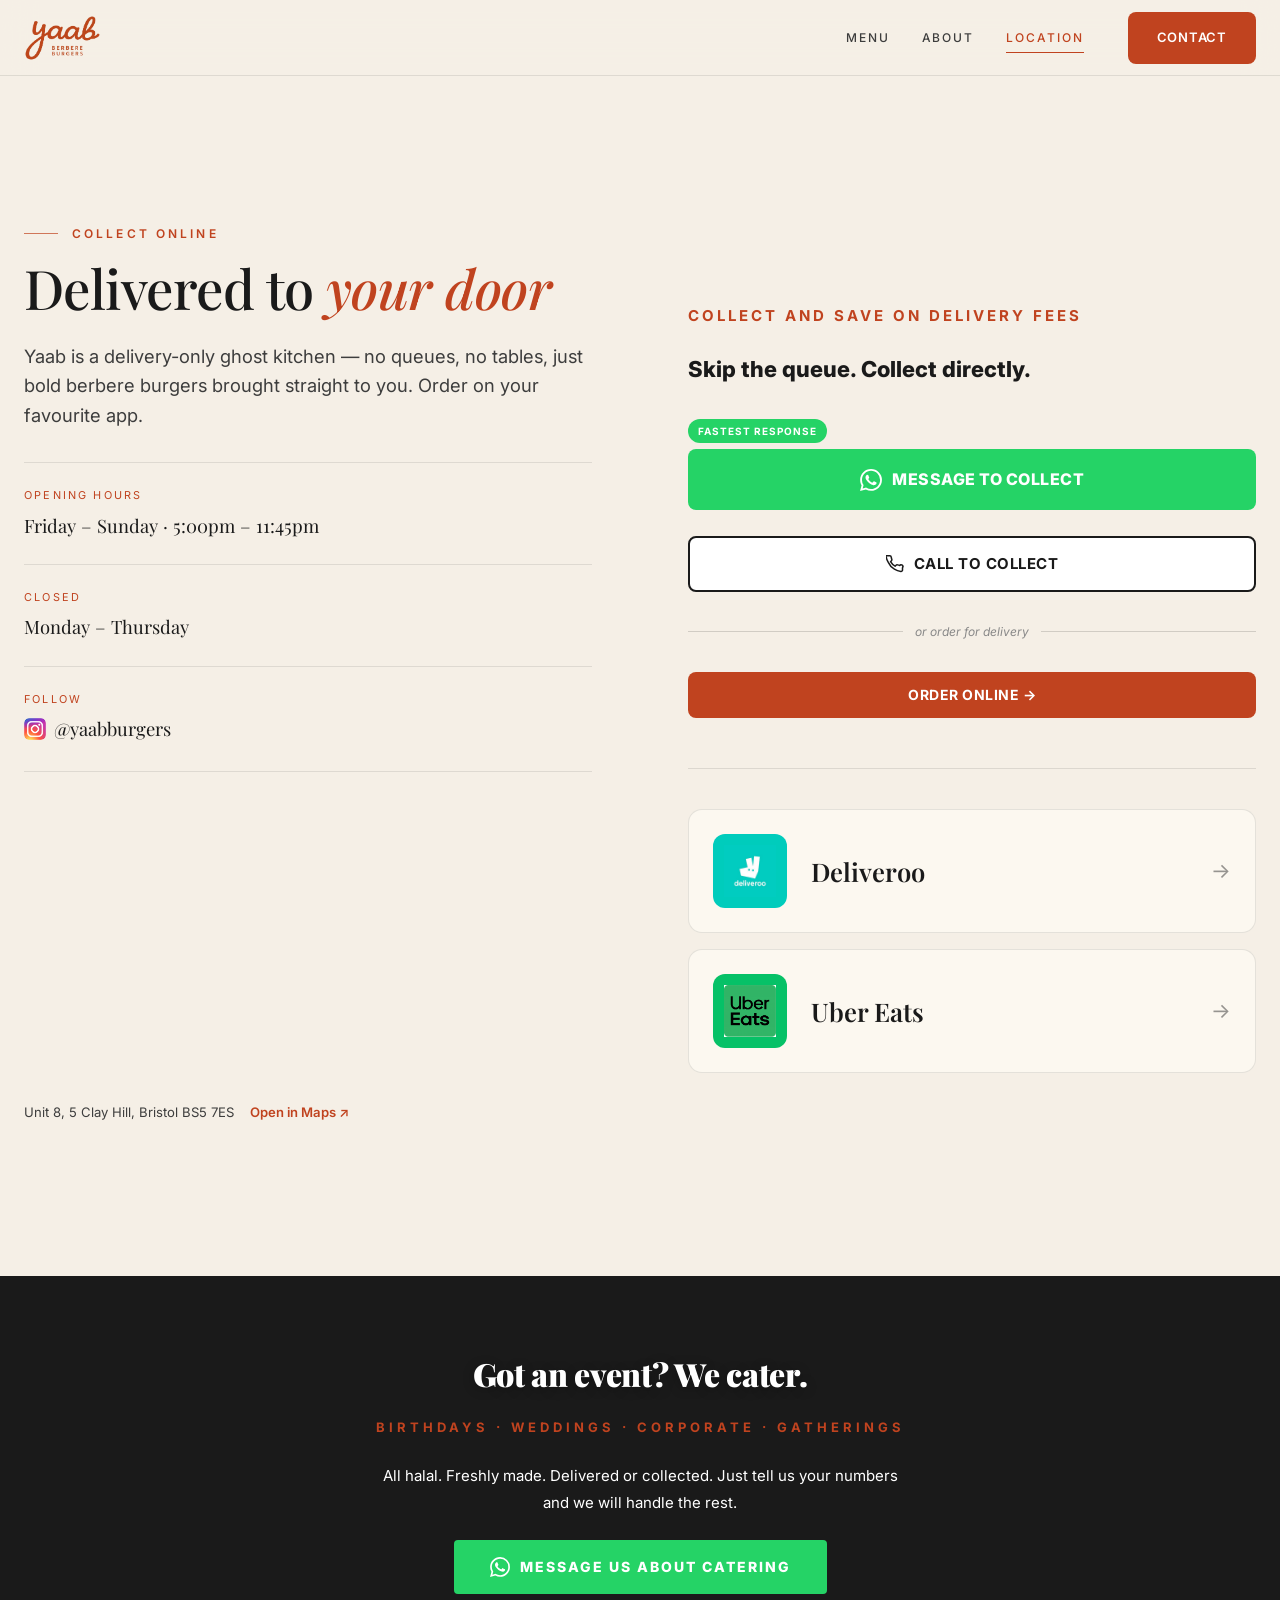
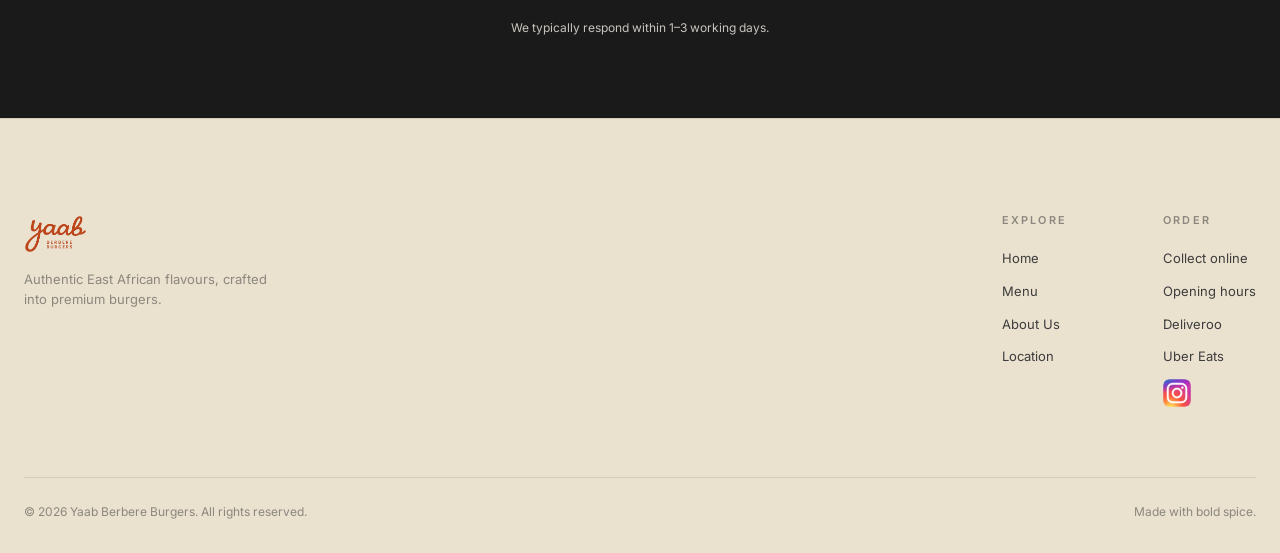
==== Location.html @ 72e23ee8 "Add files via upload" ====
<!DOCTYPE html>
<html lang="en" class="subpage">
<head>
<meta charset="UTF-8" />
<meta name="viewport" content="width=device-width, initial-scale=1.0" />
<title>Location — Yaab Berbere Burgers</title>
<link rel="preconnect" href="https://fonts.googleapis.com" />
<link rel="preconnect" href="https://fonts.gstatic.com" crossorigin />
<link href="https://fonts.googleapis.com/css2?family=Playfair+Display:ital,wght@0,500;0,600;0,700;0,800;0,900;1,500;1,600;1,700&family=Inter:wght@400;500;600;700;800;900&display=swap" rel="stylesheet" />
<link rel="stylesheet" href="assets/yaab.css" />
</head>
<body>

<!-- ===================== NAV ===================== -->
<header class="nav solid" id="nav">
  <div class="container">
    <a class="nav-brand" href="Yaab Berbere Burgers.html" aria-label="Yaab — home">
      <img src="assets/logo-full.png" alt="Yaab" />
    </a>
    <nav class="nav-links right">
      <a class="nav-link" href="Menu.html">Menu</a>
      <a class="nav-link" href="About Us.html">About</a>
      <a class="nav-link active" href="Location.html">Location</a>
      <a class="btn btn-primary nav-cta" href="#location">Contact</a>
    </nav>
    <button class="hamburger" id="hamburger" aria-label="Open menu">
      <span></span><span></span><span></span>
    </button>
  </div>
</header>

<!-- ===================== MOBILE MENU ===================== -->
<div class="mobile-menu" id="mobileMenu">
  <button class="close" id="closeMenu" aria-label="Close menu">&times;</button>
  <img class="mm-logo" src="assets/logo-full.png" alt="Yaab" />
  <a href="Yaab Berbere Burgers.html" data-mm>Home</a>
  <a href="Menu.html" data-mm>Menu</a>
  <a href="About Us.html" data-mm>About</a>
  <a href="Location.html" data-mm>Location</a>
  <a href="Location.html" data-mm>Contact</a>
</div>

<main>
<!-- ===================== LOCATION / ORDER ===================== -->
<section class="section" id="location" data-screen-label="Order">
  <div class="container">
    <div class="loc-grid">
      <div class="loc-info">
        <span class="eyebrow reveal">Collect online</span>
        <h2 class="section-title reveal" data-delay="1">Delivered to <em>your door</em></h2>
        <p class="lead reveal" data-delay="2">Yaab is a delivery-only ghost kitchen — no queues, no tables, just bold berbere burgers brought straight to you. Order on your favourite app.</p>
        <ul class="loc-list reveal" data-delay="2">
          <li class="loc-item"><span class="k">Opening hours</span><span class="v sm">Friday – Sunday · 5:00pm – 11:45pm</span></li>
          <li class="loc-item"><span class="k">Closed</span><span class="v sm">Monday – Thursday</span></li>
          <li class="loc-item"><span class="k">Follow</span><span class="v sm"><a href="https://www.instagram.com/yaabburgers/" target="_blank" rel="noopener" style="color:inherit;display:inline-flex;align-items:center;gap:8px;"><img src="assets/logo-instagram.png" alt="Instagram" style="width:22px;height:22px;object-fit:contain;border-radius:5px;vertical-align:middle;" />@yaabburgers</a></span></li>
        </ul>
        <div class="map-embed reveal" data-delay="3">
          <iframe
            src="https://maps.google.com/maps?q=51.4701587,-2.5440291&amp;z=17&amp;output=embed"
            width="100%"
            height="320"
            style="border:0;border-radius:12px;display:block;"
            allowfullscreen=""
            loading="lazy"
            referrerpolicy="no-referrer-when-downgrade"
            title="Yaab location — Unit 8, 5 Clay Hill, Bristol BS5 7ES"
          ></iframe>
          <p class="map-address">Unit 8, 5 Clay Hill, Bristol BS5 7ES &nbsp;<a href="https://www.google.com/maps/place/Yaab/@51.4701587,-2.5440291,17z" target="_blank" rel="noopener" class="map-link">Open in Maps ↗</a></p>
        </div>
      </div>
      <div class="order-cards reveal" data-delay="2">
        <p class="loc-collect-note">Collect and save on delivery fees</p>
        <p class="loc-collect-sub">Skip the queue. Collect directly.</p>
        <div class="loc-wa-wrap">
          <span class="loc-fastest">FASTEST RESPONSE</span>
          <a href="https://wa.me/447934920616" target="_blank" rel="noopener" class="loc-btn loc-btn-wa">
            <svg xmlns="http://www.w3.org/2000/svg" width="22" height="22" viewBox="0 0 24 24" fill="white" style="flex-shrink:0;"><path d="M17.472 14.382c-.297-.149-1.758-.867-2.03-.967-.273-.099-.471-.148-.67.15-.197.297-.767.966-.94 1.164-.173.199-.347.223-.644.075-.297-.15-1.255-.463-2.39-1.475-.883-.788-1.48-1.761-1.653-2.059-.173-.297-.018-.458.13-.606.134-.133.298-.347.446-.52.149-.174.198-.298.298-.497.099-.198.05-.371-.025-.52-.075-.149-.669-1.612-.916-2.207-.242-.579-.487-.5-.669-.51-.173-.008-.371-.01-.57-.01-.198 0-.52.074-.792.372-.272.297-1.04 1.016-1.04 2.479 0 1.462 1.065 2.875 1.213 3.074.149.198 2.096 3.2 5.077 4.487.709.306 1.262.489 1.694.625.712.227 1.36.195 1.871.118.571-.085 1.758-.719 2.006-1.413.248-.694.248-1.289.173-1.413-.074-.124-.272-.198-.57-.347m-5.421 7.403h-.004a9.87 9.87 0 01-5.031-1.378l-.361-.214-3.741.982.998-3.648-.235-.374a9.86 9.86 0 01-1.51-5.26c.001-5.45 4.436-9.884 9.888-9.884 2.64 0 5.122 1.03 6.988 2.898a9.825 9.825 0 012.893 6.994c-.003 5.45-4.437 9.884-9.885 9.884m8.413-18.297A11.815 11.815 0 0012.05 0C5.495 0 .16 5.335.157 11.892c0 2.096.547 4.142 1.588 5.945L.057 24l6.305-1.654a11.882 11.882 0 005.683 1.448h.005c6.554 0 11.89-5.335 11.893-11.893a11.821 11.821 0 00-3.48-8.413z"/></svg>
            Message to Collect
          </a>
        </div>
        <a href="tel:+447934920616" class="loc-btn loc-btn-call">
          <svg xmlns="http://www.w3.org/2000/svg" width="18" height="18" viewBox="0 0 24 24" fill="none" stroke="currentColor" stroke-width="2" stroke-linecap="round" stroke-linejoin="round" style="flex-shrink:0;"><path d="M22 16.92v3a2 2 0 01-2.18 2 19.79 19.79 0 01-8.63-3.07A19.5 19.5 0 013.07 9.81a19.79 19.79 0 01-3.07-8.63A2 2 0 012 1h3a2 2 0 012 1.72 12.84 12.84 0 00.7 2.81 2 2 0 01-.45 2.11L6.09 8.91a16 16 0 006 6l1.27-1.27a2 2 0 012.11-.45 12.84 12.84 0 002.81.7A2 2 0 0122 16.92z"/></svg>
          Call to Collect
        </a>
        <div class="loc-divider"><span>or order for delivery</span></div>
        <a href="#" class="loc-btn loc-btn-order">Order Online →</a>
        <hr style="border:none;border-top:1px solid rgba(0,0,0,0.1);margin:24px 0;" />
        <a class="order-card" href="https://deliveroo.co.uk/menu/bristol/eastville/yaab-burgers-5-7-clay-hill/?utm_medium=affiliate&amp;utm_source=google_maps_link&amp;fulfillment_type=COLLECTION" aria-label="Order on Deliveroo" target="_blank" rel="noopener">
          <span class="order-thumb" style="background:#00CCBC;display:flex;align-items:center;justify-content:center;flex-shrink:0;padding:8px;">
            <img src="assets/logo-deliveroo.png" alt="Deliveroo" style="width:52px;height:52px;object-fit:contain;display:block;" />
          </span>
          <span class="order-body">
            <span class="order-name">Deliveroo</span>
          </span>
          <span class="order-arrow">→</span>
        </a>
        <a class="order-card" href="https://www.ubereats.com/gb/store/yaab/mxTNR-ZLSOeLQuIZtESKdQ?diningMode=PICKUP&amp;utm_campaign=CM2508147-search-free-nonbrand-google-pas_e_all_acq_Global&amp;utm_medium=search-free-nonbrand&amp;utm_source=google-pas&amp;rwg_token=AFd1xnEwoutUZZnMzosKryodHKRWGEbKUu2Q6-X7ZblSontkWGeiuDJ2eMSc9OHqrimuxCoRDZGGLZZ1-SNweoCGPaZzyYLULw%3D%3D" aria-label="Order on Uber Eats" target="_blank" rel="noopener">
          <span class="order-thumb" style="background:#06C167;display:flex;align-items:center;justify-content:center;flex-shrink:0;padding:8px;">
            <img src="assets/logo-ubereats.png" alt="Uber Eats" style="width:52px;height:52px;object-fit:contain;display:block;" />
          </span>
          <span class="order-body">
            <span class="order-name">Uber Eats</span>
          </span>
          <span class="order-arrow">→</span>
        </a>
        <span class="order-note" style="display:none;"></span>
      </div>
    </div>
  </div>
</section>
</main>

<!-- ===================== CATERING ===================== -->
<section class="catering-cta" id="catering">
  <div class="catering-inner">
    <h2 class="catering-title">Got an event? We cater.</h2>
    <p class="catering-types">BIRTHDAYS &middot; WEDDINGS &middot; CORPORATE &middot; GATHERINGS</p>
    <p class="catering-desc">All halal. Freshly made. Delivered or collected. Just tell us your numbers and we will handle the rest.</p>
    <a href="https://wa.me/447934920616" target="_blank" rel="noopener" class="catering-btn">
      <svg xmlns="http://www.w3.org/2000/svg" width="20" height="20" viewBox="0 0 24 24" fill="white" style="flex-shrink:0;"><path d="M17.472 14.382c-.297-.149-1.758-.867-2.03-.967-.273-.099-.471-.148-.67.15-.197.297-.767.966-.94 1.164-.173.199-.347.223-.644.075-.297-.15-1.255-.463-2.39-1.475-.883-.788-1.48-1.761-1.653-2.059-.173-.297-.018-.458.13-.606.134-.133.298-.347.446-.52.149-.174.198-.298.298-.497.099-.198.05-.371-.025-.52-.075-.149-.669-1.612-.916-2.207-.242-.579-.487-.5-.669-.51-.173-.008-.371-.01-.57-.01-.198 0-.52.074-.792.372-.272.297-1.04 1.016-1.04 2.479 0 1.462 1.065 2.875 1.213 3.074.149.198 2.096 3.2 5.077 4.487.709.306 1.262.489 1.694.625.712.227 1.36.195 1.871.118.571-.085 1.758-.719 2.006-1.413.248-.694.248-1.289.173-1.413-.074-.124-.272-.198-.57-.347m-5.421 7.403h-.004a9.87 9.87 0 01-5.031-1.378l-.361-.214-3.741.982.998-3.648-.235-.374a9.86 9.86 0 01-1.51-5.26c.001-5.45 4.436-9.884 9.888-9.884 2.64 0 5.122 1.03 6.988 2.898a9.825 9.825 0 012.893 6.994c-.003 5.45-4.437 9.884-9.885 9.884m8.413-18.297A11.815 11.815 0 0012.05 0C5.495 0 .16 5.335.157 11.892c0 2.096.547 4.142 1.588 5.945L.057 24l6.305-1.654a11.882 11.882 0 005.683 1.448h.005c6.554 0 11.89-5.335 11.893-11.893a11.821 11.821 0 00-3.48-8.413z"/></svg>
      Message Us About Catering
    </a>
    <p class="catering-note">We typically respond within 1–3 working days.</p>
  </div>
</section>
<footer class="footer" id="contact">
  <div class="container">
    <div class="footer-grid">
      <div class="footer-brand">
        <img src="assets/logo-full.png" alt="Yaab Berbere Burgers" />
        <p>Authentic East African flavours, crafted into premium burgers.</p>
      </div>
      <div class="footer-cols">
        <div class="footer-col">
          <h4>Explore</h4>
          <a href="Yaab Berbere Burgers.html">Home</a>
          <a href="Menu.html">Menu</a>
          <a href="About Us.html">About Us</a>
          <a href="Location.html">Location</a>
        </div>
        <div class="footer-col">
          <h4>Order</h4>
          <a href="#location">Collect online</a>
          <a href="#location">Opening hours</a>
          <a href="https://deliveroo.co.uk/menu/bristol/eastville/yaab-burgers-5-7-clay-hill/?utm_medium=affiliate&utm_source=google_maps_link&fulfillment_type=COLLECTION" target="_blank" rel="noopener">Deliveroo</a>
          <a href="https://www.ubereats.com/gb/store/yaab/mxTNR-ZLSOeLQuIZtESKdQ?diningMode=PICKUP&utm_campaign=CM2508147-search-free-nonbrand-google-pas_e_all_acq_Global&utm_medium=search-free-nonbrand&utm_source=google-pas&rwg_token=AFd1xnEwoutUZZnMzosKryodHKRWGEbKUu2Q6-X7ZblSontkWGeiuDJ2eMSc9OHqrimuxCoRDZGGLZZ1-SNweoCGPaZzyYLULw%3D%3D" target="_blank" rel="noopener">Uber Eats</a>
          <a href="https://www.instagram.com/yaabburgers/" target="_blank" rel="noopener"><img src="assets/logo-instagram.png" alt="Instagram — @yaabburgers" style="width:28px;height:28px;object-fit:contain;vertical-align:middle;border-radius:6px;" /></a>
        </div>
      </div>
    </div>
    <div class="footer-bottom">
      <span>© 2026 Yaab Berbere Burgers. All rights reserved.</span>
      <span>Made with bold spice.</span>
    </div>
  </div>
</footer>

<script src="assets/yaab.js"></script>
</body>
</html>
---- assets/yaab.css ----
/* =========================================================
   YAAB BERBERE BURGERS — premium one-page site
   Type + spacing from Roon's Design System;
   palette overridden to the Yaab brand.
   ========================================================= */
:root{
  /* Brand palette */
  --orange:        #C0431F;
  --orange-bright: #DA5630;
  --orange-deep:   #9C3216;
  --cream:         #F5EFE6;
  /* Surfaces — cream theme (token names kept for stability) */
  --charcoal:      #F5EFE6;
  --charcoal-2:    #EFE7D9;
  --charcoal-3:    #EAE1CF;
  --card:          #FCF8F0;
  --card-hi:       #FFFFFF;
  --white:         #FFFFFF;

  --txt:        #1A1A1A;
  --txt-soft:   #3d3d3d;
  --txt-faint:  rgba(26,26,26,0.45);
  --line:       rgba(26,26,26,0.18);
  --line-soft:  rgba(26,26,26,0.10);

  /* Type */
  --font-display:'Playfair Display', Georgia, serif;
  --font-body:   'Inter', system-ui, sans-serif;

  --t-xs:  0.75rem;
  --t-sm:  0.8125rem;
  --t-base:1rem;
  --t-md:  1.0625rem;
  --t-lg:  clamp(1.15rem, 1.4vw, 1.35rem);
  --t-xl:  clamp(1.6rem, 3vw, 2.1rem);
  --t-2xl: clamp(2.2rem, 5vw, 3.4rem);
  --t-3xl: clamp(2.8rem, 7.5vw, 5.6rem);
  --t-4xl: clamp(3.4rem, 11vw, 8rem);

  --caps: 0.26em;

  /* Spacing rhythm */
  --s2: 8px;  --s3:12px; --s4:16px; --s5:24px;
  --s6: 32px; --s7:48px; --s8:64px; --s9:96px; --s10:140px;

  --nav-h: 76px;
  --container: min(1240px, calc(100vw - 48px));
  --radius: 14px;
  --radius-sm: 8px;

  --ease: cubic-bezier(0.22, 0.68, 0.18, 1);
  --dur: 480ms;

  --shadow: 0 18px 44px rgba(46,28,12,0.14), 0 4px 12px rgba(46,28,12,0.08);
}

*,*::before,*::after{ box-sizing:border-box; }
html{ scroll-behavior:smooth; -webkit-text-size-adjust:100%; }
body{
  margin:0;
  font-family:var(--font-body);
  font-size:var(--t-base);
  line-height:1.6;
  color:var(--txt);
  background:var(--charcoal);
  -webkit-font-smoothing:antialiased;
  text-wrap:pretty;
  overflow-x:hidden;
}
img{ display:block; max-width:100%; }
a{ color:inherit; text-decoration:none; }
h1,h2,h3,h4{ font-family:var(--font-display); font-weight:500; margin:0; line-height:1.04; letter-spacing:-0.01em; text-wrap:balance; }
section{ scroll-margin-top: var(--nav-h); }
::selection{ background:var(--orange); color:var(--white); }

.eyebrow{
  font-family:var(--font-body);
  font-size:var(--t-xs);
  font-weight:600;
  letter-spacing:var(--caps);
  text-transform:uppercase;
  color:var(--orange);
  display:inline-flex;
  align-items:center;
  gap:14px;
  white-space:nowrap;
}
.eyebrow::before{
  content:"";
  width:34px; height:1px;
  background:var(--orange);
  opacity:0.7;
}
.eyebrow.center::before{ display:none; }

.container{ width:var(--container); margin-inline:auto; }

/* ---------- Buttons ---------- */
.btn{
  display:inline-flex; align-items:center; justify-content:center;
  gap:10px;
  min-height:52px;
  padding:0 28px;
  font-family:var(--font-body);
  font-size:var(--t-sm);
  font-weight:600;
  letter-spacing:0.06em;
  text-transform:uppercase;
  border-radius:var(--radius-sm);
  border:1px solid transparent;
  cursor:pointer;
  transition: background var(--dur) var(--ease), color var(--dur) var(--ease),
              border-color var(--dur) var(--ease), transform 320ms var(--ease);
  white-space:nowrap;
}
.btn .arrow{ transition: transform 360ms var(--ease); }
.btn:hover .arrow{ transform: translateX(5px); }
.btn-primary{ background:var(--orange); color:var(--white); }
.btn-primary:hover{ background:var(--orange-bright); transform:translateY(-2px); }
.btn-ghost{ background:transparent; color:var(--txt); border-color:var(--line); }
.btn-ghost:hover{ border-color:var(--orange); color:var(--orange); transform:translateY(-2px); }

/* =========================================================
   NAV
   ========================================================= */
.nav{
  position:fixed; inset:0 0 auto 0; z-index:80;
  height:var(--nav-h);
  display:flex; align-items:center;
  transition: background 420ms var(--ease), border-color 420ms var(--ease), backdrop-filter 420ms var(--ease);
  border-bottom:1px solid transparent;
}
.nav.scrolled, .nav.solid{
  background:rgba(245,239,230,0.88);
  backdrop-filter: blur(16px) saturate(1.1);
  -webkit-backdrop-filter: blur(16px) saturate(1.1);
  border-bottom:1px solid var(--line-soft);
}
.nav .container{ display:flex; align-items:center; justify-content:space-between; gap:var(--s5); }
.nav-links{ display:flex; align-items:center; gap:var(--s6); }
.nav-links.right{ justify-content:flex-end; }
.nav-link{
  font-size:var(--t-xs); font-weight:500; letter-spacing:0.16em; text-transform:uppercase;
  color:rgba(255,255,255,0.88); position:relative; padding:6px 0;
  transition: color 300ms var(--ease);
}
.nav.scrolled .nav-link, .nav.solid .nav-link{ color:var(--txt-soft); }
.nav.scrolled .nav-link:hover, .nav.solid .nav-link:hover{ color:var(--txt); }
.nav-link::after{
  content:""; position:absolute; left:0; bottom:0; height:1px; width:0;
  background:var(--orange); transition: width 340ms var(--ease);
}
.nav-link:hover{ color:#fff; }
.nav-link:hover::after{ width:100%; }
.nav-brand{ display:inline-flex; align-items:center; }
.nav-brand img{ height:46px; width:auto; }
.nav-cta{ margin-left:var(--s3); }

.hamburger{
  display:none;
  width:46px; height:46px; border:1px solid rgba(255,255,255,0.45); border-radius:var(--radius-sm);
  background:transparent; cursor:pointer; padding:0;
  flex-direction:column; align-items:center; justify-content:center; gap:5px;
}
.hamburger span{ width:18px; height:1.5px; background:#fff; transition: transform 320ms var(--ease), opacity 200ms; }
.nav.scrolled .hamburger, .nav.solid .hamburger{ border-color:var(--line); }
.nav.scrolled .hamburger span, .nav.solid .hamburger span{ background:var(--txt); }

/* Mobile overlay menu */
.mobile-menu{
  position:fixed; inset:0; z-index:90;
  background:var(--charcoal-2);
  display:flex; flex-direction:column; justify-content:center; align-items:center; gap:var(--s6);
  opacity:0; pointer-events:none; transform: translateY(-12px);
  transition: opacity 380ms var(--ease), transform 380ms var(--ease);
}
.mobile-menu.open{ opacity:1; pointer-events:auto; transform:none; }
.mobile-menu a{
  font-family:var(--font-display); font-size:2.4rem; color:var(--txt); font-weight:500;
}
.mobile-menu a:hover{ color:var(--orange); }
.mobile-menu .close{
  position:absolute; top:18px; right:24px; width:46px; height:46px;
  border:1px solid var(--line); border-radius:var(--radius-sm); background:transparent; color:var(--txt);
  font-size:1.5rem; cursor:pointer;
}
.mobile-menu .mm-logo{ height:44px; margin-bottom:var(--s5); }

/* =========================================================
   HERO
   ========================================================= */
.hero{
  position:relative;
  min-height:100svh;
  display:flex; align-items:center;
  overflow:hidden;
  isolation:isolate;
}
/* full-bleed cinematic burger backdrop */
.hero-bg{ position:absolute; inset:0; z-index:-2; }
.hero-bg img{
  width:100%; height:100%;
  object-fit:cover; object-position:center;
}
.hero-overlay{
  position:absolute; inset:0; z-index:-1; pointer-events:none;
  background:
    /* left column darkened for text; right side stays bright so the food reads */
    linear-gradient(90deg, rgba(13,13,13,0.92) 0%, rgba(13,13,13,0.78) 24%, rgba(13,13,13,0.42) 48%, rgba(13,13,13,0.18) 66%, rgba(13,13,13,0) 82%),
    /* gentle top + bottom scrims for nav and scroll cue */
    linear-gradient(180deg, rgba(13,13,13,0.55) 0%, rgba(13,13,13,0) 22%, rgba(13,13,13,0) 78%, rgba(13,13,13,0.45) 100%);
}

.hero .container{
  position:relative; z-index:1;
  display:flex;
  align-items:center;
  padding: var(--nav-h) 0 var(--s7);
  min-height:100svh;
}
.hero-copy{ max-width:520px; display:flex; flex-direction:column; align-items:flex-start; gap:0; }

.hero-label{
  display:inline-flex; align-items:center; gap:10px;
  font-family:var(--font-body);
  font-size:0.72rem; font-weight:600;
  letter-spacing:0.28em; text-transform:uppercase;
  color:var(--orange);
}
.hero-label .dot{ width:5px; height:5px; border-radius:50%; background:var(--orange); display:inline-block; }

.hero-title{
  font-family:var(--font-display);
  font-size:clamp(1.9rem, 4vw, 3rem);
  font-weight:600;
  line-height:1.22;
  letter-spacing:-0.01em;
  color:var(--white);
  margin:var(--s5) 0 var(--s5);
  max-width:none;
}
.hero-title .h-white{ color:var(--white); }
.hero-title .h-orange{ color:var(--orange); font-style:italic; }
.hero-title span{ display:block; white-space:nowrap; }
.hero-title .ht-mobile{ display:none; }
.hero-divider{ display:none; }
.hero-sub-mobile{ display:none; }
.hero-sub{
  font-size:var(--t-md);
  color:var(--cream);
  max-width:42ch;
  margin-bottom:var(--s7);
  line-height:1.7;
}
@keyframes halalSpin{ from{ transform:rotate(0deg); } to{ transform:rotate(360deg); } }
.hero-halal{ position:absolute; bottom:36px; right:36px; z-index:4; pointer-events:none; }
.hero-halal img{ width:140px; height:140px; object-fit:contain; border-radius:50%; filter:drop-shadow(0 6px 24px rgba(0,0,0,0.55)); opacity:0.97; animation:halalSpin 12s linear infinite; }
@media(max-width:640px){
  .hero-halal{ bottom:110px; right:16px; }
  .hero-halal img{ width:90px; height:90px; }
}
.hero-actions{ display:flex; flex-wrap:wrap; gap:var(--s4); align-items:center; margin-top:28px; }

/* hero buttons sit ON the dark photo — keep light treatment */
.hero .btn-ghost{ border-color:rgba(255,255,255,0.85); color:#fff; }
.hero .btn-ghost:hover{ border-color:var(--orange); color:var(--orange); }

.hero-scroll{
  position:absolute; left:50%; bottom:26px; transform:translateX(-50%); z-index:2;
  display:flex; flex-direction:column; align-items:center; gap:8px;
  font-size:0.62rem; letter-spacing:0.28em; text-transform:uppercase; color:rgba(245,239,230,0.75);
}
.hero-scroll .line{ width:1px; height:40px; background:linear-gradient(var(--orange), transparent); animation: scrollLine 2.2s ease-in-out infinite; }
@keyframes scrollLine{ 0%{ transform:scaleY(0.3); transform-origin:top; } 50%{ transform:scaleY(1); transform-origin:top; } 100%{ transform:scaleY(0.3); transform-origin:bottom; } }

/* =========================================================
   SECTION shells
   ========================================================= */
.section{ padding: var(--s10) 0; position:relative; }
.section-head{ max-width:680px; margin-bottom:var(--s8); }
.section-head.center{ margin-inline:auto; text-align:center; }
.section-title{ font-size:var(--t-2xl); margin-top:var(--s4); font-weight:500; line-height:1.08; }
.section-title em{ font-style:italic; color:var(--orange); }
.lead{ font-size:var(--t-lg); color:var(--txt-soft); margin-top:var(--s5); line-height:1.6; }

/* =========================================================
   SIGNATURE
   ========================================================= */
.signature{ background:var(--charcoal-2); border-top:1px solid var(--line-soft); border-bottom:1px solid var(--line-soft); }
.sig-grid{ display:grid; grid-template-columns: 1fr 1fr; gap:var(--s9); align-items:center; }
.sig-media{ position:relative; }
.sig-media .frame{
  border-radius:var(--radius); overflow:hidden; position:relative;
  box-shadow:var(--shadow); aspect-ratio: 4/3.4; background:var(--charcoal-3);
}
.sig-media .frame img{ width:100%; height:100%; object-fit:cover; transition: transform 1.2s var(--ease); }
.sig-media:hover .frame img{ transform: scale(1.05); }
.sig-media .badge{
  position:absolute; bottom:-22px; left:-22px;
  width:128px; height:128px; border-radius:50%;
  background:var(--cream); color:var(--orange);
  display:flex; align-items:center; justify-content:center;
  box-shadow:var(--shadow);
  animation: spinBadge 26s linear infinite;
  overflow:hidden;
  padding:14px;
}
.sig-media .badge img{ width:100%; height:auto; object-fit:contain; }
@keyframes spinBadge{ to{ transform: rotate(360deg); } }
.sig-copy .section-title{ font-size:var(--t-2xl); }
.sig-list{ list-style:none; padding:0; margin:var(--s6) 0 var(--s7); display:flex; flex-direction:column; gap:var(--s3); }
.sig-list li{ display:flex; gap:14px; align-items:baseline; color:var(--txt-soft); font-size:var(--t-md); }
.sig-list li::before{ content:""; width:7px; height:7px; border-radius:50%; background:var(--orange); flex:none; transform:translateY(-2px); }

/* =========================================================
   MENU
   ========================================================= */
.menu-tabs{ display:flex; justify-content:center; gap:var(--s2); margin-bottom:var(--s8); flex-wrap:wrap; }
.menu-tab{
  font-family:var(--font-body); font-size:var(--t-xs); font-weight:600;
  letter-spacing:0.18em; text-transform:uppercase; color:var(--txt-soft);
  background:transparent; border:1px solid var(--line); border-radius:999px;
  padding:12px 26px; cursor:pointer; min-height:46px;
  transition: all 320ms var(--ease);
}
.menu-tab:hover{ color:var(--txt); border-color:var(--txt-faint); }
.menu-tab.active{ background:var(--orange); border-color:var(--orange); color:var(--white); }

.menu-grid{ display:grid; grid-template-columns: repeat(3, 1fr); gap:var(--s6); }
.menu-panel{ display:none; }
.menu-panel.active{ display:block; }
.dish{
  background:var(--card); border:1px solid var(--line-soft); border-radius:var(--radius);
  overflow:hidden; display:flex; flex-direction:column;
  transition: transform 420ms var(--ease), border-color 420ms var(--ease);
}
.dish:hover{ transform: translateY(-8px); border-color:var(--orange); }
.dish-media{
  position:relative; aspect-ratio: 4/3; background:var(--charcoal-3); overflow:hidden;
  display:flex; align-items:center; justify-content:center;
}
.dish-media::before{
  content:""; position:absolute; inset:0;
  background:url('assets/logo-yaab.png') center/52% no-repeat;
  opacity:0.05; filter:grayscale(0.2);
  transition: transform 1.1s var(--ease), opacity 420ms var(--ease);
}
.dish:hover .dish-media::before{ transform:scale(1.08); opacity:0.09; }
.dish-media img{ position:absolute; inset:0; width:100%; height:100%; object-fit:cover; object-position:center; z-index:1; }
.dish-media--sharing{ background: linear-gradient(135deg, var(--orange) 0%, #8B2E0F 100%); }
.sharing-ph{ position:absolute; inset:0; display:flex; flex-direction:column; align-items:center; justify-content:center; gap:8px; z-index:1; }
.sharing-num{ font-family:var(--font-display); font-size:4rem; font-weight:700; color:rgba(255,255,255,0.95); line-height:1; }
.sharing-txt{ font-family:var(--font-body); font-size:0.7rem; letter-spacing:0.16em; text-transform:uppercase; color:rgba(255,255,255,0.75); text-align:center; padding:0 12px; }
  position:absolute; bottom:12px; left:12px; z-index:2;
  font-size:0.58rem; letter-spacing:0.2em; text-transform:uppercase; color:var(--txt-faint);
  background:rgba(255,255,255,0.6); border:1px solid var(--line-soft); border-radius:999px; padding:5px 12px;
}
.dish-media .tag{
  position:absolute; top:12px; right:12px; z-index:2;
  font-size:0.58rem; letter-spacing:0.16em; text-transform:uppercase; font-weight:600;
  background:var(--orange); color:var(--white); border-radius:999px; padding:5px 12px;
}
.dish-body{ padding:var(--s5); display:flex; flex-direction:column; gap:8px; flex:1; }
.dish-row{ display:flex; align-items:baseline; justify-content:space-between; gap:14px; }
.dish-name{ font-family:var(--font-display); font-size:1.5rem; font-weight:500; }
.dish-price{ font-family:var(--font-display); font-size:1.4rem; color:var(--orange); font-weight:600; white-space:nowrap; }
.dish-desc{ color:var(--txt-soft); font-size:0.92rem; line-height:1.55; }
.menu-note{ text-align:center; margin-top:var(--s8); color:var(--txt-faint); font-size:var(--t-sm); }

/* =========================================================
   ABOUT
   ========================================================= */
.about{ background:var(--charcoal-2); border-top:1px solid var(--line-soft); }
.about-grid{ display:grid; grid-template-columns: 1.3fr 0.7fr; gap:var(--s8); align-items:center; }
.about-copy{ display:flex; flex-direction:column; align-items:flex-start; gap:var(--s4); }
.about-copy > *{ margin:0; }
.about-copy .section-title{ line-height:1.08; }
.about-copy p{ font-size:var(--t-md); color:var(--txt-soft); line-height:1.75; }
.about-born{ text-align:center; font-size:28px; font-weight:800; color:var(--orange); margin:32px 0; line-height:1.2; }
.about-quote{
  font-family:var(--font-display); font-style:italic; font-size:18px;
  color:var(--txt); line-height:1.3; margin:var(--s3) 0; border-left:4px solid var(--orange); padding-left:var(--s5);
}
.about-stats{ display:flex; gap:var(--s8); margin-top:var(--s4); flex-wrap:wrap; }
.stat b{ font-family:var(--font-display); font-size:2.6rem; color:var(--orange); font-weight:600; display:block; line-height:1; }
.stat span{ font-size:0.72rem; letter-spacing:0.16em; text-transform:uppercase; color:var(--txt-faint); margin-top:8px; display:block; }
.about-media{ display:flex; flex-direction:column; justify-content:center; }
.about-media .ph{ border-radius:var(--radius); }
.about-media .tall{ grid-row: span 2; }
.about-logo-block{
  display:flex; flex-direction:column; align-items:center; justify-content:center;
  background:var(--orange); border-radius:16px;
  padding:var(--s9) var(--s7);
  text-align:center; gap:var(--s4);
  min-height:380px;
}
.about-logo-block img{ width:220px; max-width:80%; height:auto; }
.about-logo-block p{ color:var(--white); font-family:var(--font-display); font-size:1.1rem; letter-spacing:0.04em; opacity:0.88; margin:0; }
.about-cta-text{ color:var(--white); font-family:var(--font-display); font-size:20px; font-style:italic; letter-spacing:0.01em; opacity:1; margin:0; }
.about-cta-row{ display:flex; gap:12px; width:100%; }
.about-cta-row .about-cta-btn{ flex:1; }
.about-cta-btn{ display:inline-flex; align-items:center; justify-content:center; gap:8px; background:var(--white); color:var(--orange); font-family:var(--font-body); font-size:0.8rem; font-weight:700; letter-spacing:2px; text-transform:uppercase; text-decoration:none; padding:14px 24px; border-radius:4px; margin-top:4px; transition:opacity 0.18s; width:100%; box-sizing:border-box; }
.about-cta-btn:hover{ opacity:0.88; }
.about-cta-ue{ color:#000 !important; letter-spacing:1px; }
.about-cta-dr{ color:#00CCBC !important; letter-spacing:1px; }
.about-cta-wa{ color:#25D366 !important; letter-spacing:1px; margin-top:12px; }

/* generic placeholder tile */
.ph{
  position:relative; background:var(--charcoal-3); border:1px solid var(--line-soft); overflow:hidden;
  display:flex; align-items:center; justify-content:center;
}
.ph::before{
  content:""; position:absolute; inset:0;
  background:url('assets/logo-yaab.png') center/58% no-repeat; opacity:0.055;
}
.ph .ph-tag{
  position:absolute; bottom:12px; left:12px;
  font-size:0.56rem; letter-spacing:0.2em; text-transform:uppercase; color:var(--txt-faint);
}

/* =========================================================
   LOCATION
   ========================================================= */
.loc-grid{ display:grid; grid-template-columns: 1fr 1fr; gap:var(--s9); align-items:center; }
.loc-list{ list-style:none; padding:0; margin:var(--s6) 0 0; display:flex; flex-direction:column; }
.catering-cta{ background:#1A1A1A; padding:80px 24px; text-align:center; }
.catering-inner{ max-width:600px; margin:0 auto; display:flex; flex-direction:column; align-items:center; gap:24px; }
.catering-title{ color:#fff; font-family:var(--font-display); font-size:32px; font-weight:900; margin:0; line-height:1.15; text-shadow:0 2px 12px rgba(0,0,0,0.3); }
.catering-types{ color:#C0431F; font-size:13px; letter-spacing:4px; text-transform:uppercase; font-weight:700; margin:0; white-space:nowrap; }
.catering-desc{ color:#FFFFFF; font-size:15px; line-height:1.8; max-width:520px; margin:0; text-align:center; }
.catering-btn{ display:inline-flex; align-items:center; gap:10px; background:#25D366; color:#fff; font-family:var(--font-body); font-size:14px; font-weight:800; letter-spacing:2px; text-transform:uppercase; text-decoration:none; padding:16px 36px; border-radius:4px; transition:opacity 0.18s; }
.catering-btn:hover{ opacity:0.88; }
.catering-note{ color:rgba(245,239,230,0.8); font-size:12px; margin:0; }
@media(max-width:640px){
  .catering-cta{ padding:60px 20px; }
  .catering-title{ font-size:30px; }
  .catering-types{ white-space:normal; }
}
.map-embed iframe{ width:100%; height:320px; border-radius:12px; display:block; }
.map-address{ margin-top:10px; font-size:0.82rem; color:var(--txt-soft); display:flex; align-items:center; gap:8px; flex-wrap:wrap; }
.map-link{ color:var(--orange); text-decoration:none; font-weight:600; }
.map-link:hover{ text-decoration:underline; }
.loc-item{ padding:var(--s5) 0; border-bottom:1px solid var(--line-soft); display:flex; flex-direction:column; gap:6px; }
.loc-item:first-child{ border-top:1px solid var(--line-soft); }
.loc-item .k{ font-size:0.68rem; letter-spacing:0.2em; text-transform:uppercase; color:var(--orange); }
.loc-item .v{ font-family:var(--font-display); font-size:1.5rem; color:var(--txt); }
.loc-item .v.sm{ font-size:1.15rem; }
.loc-socials{ display:flex; gap:var(--s4); margin-top:var(--s6); flex-wrap:wrap; }

/* ghost-kitchen order platform cards */
.order-cards{ display:flex; flex-direction:column; gap:var(--s4); }
.order-card{
  display:flex; align-items:center; gap:var(--s5);
  padding:var(--s5);
  background:var(--card); border:1px solid var(--line-soft); border-radius:var(--radius);
  transition: transform 380ms var(--ease), border-color 380ms var(--ease), background 380ms var(--ease);
}
.order-card:hover{ border-color:var(--orange); background:var(--card-hi); transform:translateY(-4px); }
.order-thumb{ width:74px; height:74px; border-radius:12px; background:var(--charcoal-3); flex:none; position:relative; overflow:hidden; }
.order-thumb.ph{ background:linear-gradient(145deg, #F2EADB, #E7DDC9); }
.order-thumb.ph::before{ content:""; position:absolute; inset:0; background:url('assets/logo-yaab.png') center/66% no-repeat; opacity:0.26; }
.order-body{ flex:1; min-width:0; }
.order-name{ display:block; font-family:var(--font-display); font-size:1.6rem; font-weight:600; line-height:1.1; }
.order-desc{ display:block; font-size:0.85rem; color:var(--txt-soft); margin-top:3px; }
.order-arrow{ color:var(--txt-faint); font-size:1.3rem; flex:none; transition: transform 360ms var(--ease), color 360ms var(--ease); }
.order-card:hover .order-arrow{ color:var(--orange); transform:translateX(5px); }
.order-note{ display:block; font-size:var(--t-sm); color:var(--txt-faint); margin-top:var(--s3); }

/* =========================================================
   FOOTER
   ========================================================= */
.footer{ background:var(--charcoal-3); border-top:1px solid var(--line-soft); padding: var(--s9) 0 var(--s6); }
.footer-grid{ display:flex; justify-content:space-between; align-items:flex-start; gap:var(--s7); flex-wrap:wrap; }
.footer-brand img{ height:38px; margin-bottom:var(--s4); }
.footer-brand p{ color:var(--txt-faint); max-width:32ch; font-size:var(--t-sm); }
.footer-cols{ display:flex; gap:var(--s9); flex-wrap:wrap; }
.footer-col h4{ font-family:var(--font-body); font-size:0.68rem; letter-spacing:0.2em; text-transform:uppercase; color:var(--txt-faint); margin-bottom:var(--s4); font-weight:600; }
.footer-col a{ display:block; color:var(--txt-soft); font-size:var(--t-sm); padding:6px 0; transition:color 280ms var(--ease); }
.footer-col a:hover{ color:var(--orange); }
.footer-bottom{ margin-top:var(--s8); padding-top:var(--s5); border-top:1px solid var(--line-soft); display:flex; justify-content:space-between; gap:var(--s4); flex-wrap:wrap; color:var(--txt-faint); font-size:var(--t-xs); }

/* sticky mobile CTA */
.mobile-cta{
  position:fixed; left:0; right:0; bottom:0; z-index:70;
  display:none; gap:12px; padding:12px 16px calc(12px + env(safe-area-inset-bottom));
  background:rgba(14,14,14,0.92); backdrop-filter:blur(14px); border-top:1px solid var(--line-soft);
  transform: translateY(120%); transition: transform 460ms var(--ease);
}
.mobile-cta.show{ transform:none; }
.mobile-cta .btn{ flex:1; min-height:50px; }

/* =========================================================
   REVEAL animations
   ========================================================= */
.reveal{ opacity:0; transform: translateY(30px); transition: opacity 820ms var(--ease), transform 820ms var(--ease); }
.reveal.in{ opacity:1; transform:none; }
/* Fallback for contexts whose animation timeline is frozen/throttled
   (offscreen preview & screenshot iframes): show everything instantly. */
.anim-frozen .reveal{ opacity:1 !important; transform:none !important; transition:none !important; }
.anim-frozen *,
.anim-frozen *::before,
.anim-frozen *::after{ animation: none !important; }
[data-delay="1"]{ transition-delay:90ms; }
[data-delay="2"]{ transition-delay:180ms; }
[data-delay="3"]{ transition-delay:270ms; }
[data-delay="4"]{ transition-delay:360ms; }

/* =========================================================
   RESPONSIVE
   ========================================================= */
@media (max-width: 1080px){
  .hero .container{ grid-template-columns: 1fr; gap:var(--s7); }
  .hero-copy{ max-width:640px; }
  .hero-cards{ justify-self:stretch; max-width:none; }
  .sig-grid, .about-grid, .loc-grid{ grid-template-columns:1fr; gap:var(--s7); }
  .sig-media .badge{ width:104px; height:104px; }
}
@media (max-width: 900px){
  .nav-links{ display:none; }
  .hamburger{ display:flex; }
  .nav-cta{ display:none; }
  .menu-grid{ grid-template-columns: repeat(2, 1fr); gap:var(--s5); }
  .mobile-cta{ display:none; }
  .section{ padding: var(--s9) 0; }
  /* mobile-only: subtle dark gradient at the bottom, behind hero text/buttons */
  .hero::before{
    content:""; position:absolute; left:0; right:0; bottom:0; height:62%;
    z-index:0; pointer-events:none;
    background:linear-gradient(180deg, rgba(0,0,0,0) 0%, rgba(0,0,0,0.6) 100%);
  }
}
@media (max-width: 640px){
  :root{ --container: calc(100vw - 36px); }
  .menu-grid{ grid-template-columns: 1fr; }
  /* Signature section: burger image sits flush at the very top (no gap above) */
  /* hard bottom boundary so hero content/buttons can't bleed into the next section */
  #signature{ margin-top:80px; padding-top:60px; border-top:none; background:#F5EFE6; }
  #signature .sig-media{ margin-top:0; }
  .about-media{ grid-template-rows: 150px 150px; }
  .about-stats{ gap:var(--s6); }
  .footer-grid{ flex-direction:column; }
  .eyebrow{ white-space:normal; }
  .hero-title{ font-size:clamp(1.9rem, 7.5vw, 2.4rem); }
  /* mobile: hero text block centred horizontally AND vertically on the screen;
     buttons stay pinned at the bottom (positioned, so centring ignores them). */
  .hero{ min-height:100svh; align-items:stretch; overflow:hidden; padding-bottom:80px; }
  .hero-bg{ position:absolute; inset:0; width:auto; aspect-ratio:auto; background:#0d0d0d; }
  .hero-bg img{ width:100%; height:100%; object-fit:cover; object-position:center center; }
  .hero-bg::after{ display:none; }
  .hero-overlay{
    display:block;
    background:linear-gradient(to bottom, rgba(0,0,0,0.3) 0%, rgba(0,0,0,0.46) 38%, rgba(0,0,0,0.4) 60%, rgba(0,0,0,0) 78%, rgba(0,0,0,0.62) 100%);
  }
  .hero::before{ display:none; }
  .hero-scroll{ display:none; }
  .hero .container{
    position:relative;
    background:transparent;
    display:flex; flex-direction:column;
    padding-top:calc(var(--nav-h) + var(--s4)); padding-bottom:var(--s7);
  }
  .hero-copy{
    flex:1; width:100%;
    display:flex; flex-direction:column; justify-content:flex-start; align-items:center;
    text-align:center; gap:10px;
    padding-top:7vh;
  }
  /* eyebrow */
  .hero-label{ font-size:17px; font-weight:600; letter-spacing:4px; gap:8px; color:var(--orange); }
  .hero-label .dot{ width:4px; height:4px; }
  /* swap heading + description to the mobile variants */
  .hero-title .ht-desktop{ display:none; }
  .hero-title .ht-mobile{ display:block; }
  .ht-mobile .l1{ color:var(--white); }
  .ht-mobile .l1 .h-orange{ color:var(--orange); }
  .ht-mobile .l2{ color:var(--white); }
  .hero-title{ font-family:var(--font-body); font-weight:800; letter-spacing:-0.015em; font-size:59px; line-height:1.02; margin:60px 0 0; max-width:260px; }
  .hero-title .ht-mobile .l1{ white-space:normal; }
  .hero-sub{ display:none; }
  /* thin burnt-orange divider between headline and description */
  .hero-divider{ display:block; width:60px; height:1px; background:var(--orange); margin:0 auto; }
  /* description: sits directly under the heading; soft dark halo (no box) +
     text-shadow keep it readable while the food still shows behind it. */
  .hero-sub-mobile{
    display:block; position:relative; margin:64px auto 0;
    color:var(--cream); font-size:16px; line-height:1.6; font-weight:500;
    max-width:320px; text-align:left;
    text-shadow:0 2px 12px rgba(0,0,0,0.65);
  }
  .hero-sub-mobile::before{
    content:""; position:absolute; inset:-16px -22px; z-index:-1; pointer-events:none;
    background:radial-gradient(ellipse at center, rgba(0,0,0,0.6) 0%, rgba(0,0,0,0.4) 42%, rgba(0,0,0,0) 78%);
    filter:blur(10px);
  }
  /* buttons: unchanged — pinned at the bottom, View Menu filled / Find Us outline */
  .hero-actions{ position:absolute; left:0; right:0; bottom:28px; margin:0; flex-wrap:nowrap; justify-content:center; }
  .hero-actions .btn{ min-height:46px; }
  .hero-actions .btn-ghost{ border-color:rgba(255,255,255,0.9); color:#fff; }
}
@media (prefers-reduced-motion: reduce){
  *,*::before,*::after{ animation-duration:0.001ms !important; animation-iteration-count:1 !important; transition-duration:0.001ms !important; }
  .reveal{ opacity:1; transform:none; }
}

/* current page link */
.nav-link.active{ color:var(--orange) !important; }
.nav-link.active::after{ width:100%; }

/* ---- subpage shell (pages without a hero) ---- */
.subpage main{ padding-top: var(--nav-h); }
@media (max-width: 640px){
  .subpage #signature{ margin-top:0; }
}

/* ---- Menu page, desktop only: contained signature image card, no big gap
   under the nav. Mobile (≤640px) is untouched. ---- */
@media (min-width: 641px){
  .subpage .signature{ margin-top:0; padding-top:80px; padding-bottom:80px; }
  .sig-grid{ grid-template-columns: 1fr 1fr; }
  .sig-media{ max-width:600px; width:100%; justify-self:center; }
  .sig-media .frame{ max-height:600px; }
}

.loc-collect-note{ font-size:15px; font-weight:700; letter-spacing:3px; color:var(--orange); text-transform:uppercase; text-align:left; margin:var(--s5) 0 8px; }
.loc-collect-sub{ font-size:22px; font-weight:800; color:#1A1A1A; margin:0 0 var(--s4); }
.loc-wa-wrap{ width:100%; display:flex; flex-direction:column; align-items:flex-start; gap:6px; }
.loc-fastest{ background:#25D366; color:#fff; font-size:10px; font-weight:700; letter-spacing:1px; border-radius:20px; padding:4px 10px; display:inline-block; }
.loc-btn{ display:flex; align-items:center; justify-content:center; gap:10px; width:100%; border-radius:8px; font-family:var(--font-body); font-weight:700; letter-spacing:0.5px; text-decoration:none; text-transform:uppercase; transition:opacity 0.18s; box-sizing:border-box; margin-bottom:10px; }
.loc-btn:hover{ opacity:0.88; }
.loc-btn-wa{ background:#25D366; color:#fff; font-size:16px; font-weight:800; padding:18px 32px; }
.loc-btn-call{ background:#fff; color:#1A1A1A; border:2px solid #1A1A1A; font-size:15px; padding:14px 32px; }
.loc-btn-order{ background:var(--orange); color:#fff; font-size:14px; padding:12px 32px; }
.loc-divider{ display:flex; align-items:center; gap:12px; width:100%; margin:4px 0 14px; }
.loc-divider::before,.loc-divider::after{ content:''; flex:1; height:1px; background:rgba(0,0,0,0.15); }
.loc-divider span{ font-size:12px; color:#888; white-space:nowrap; font-style:italic; }
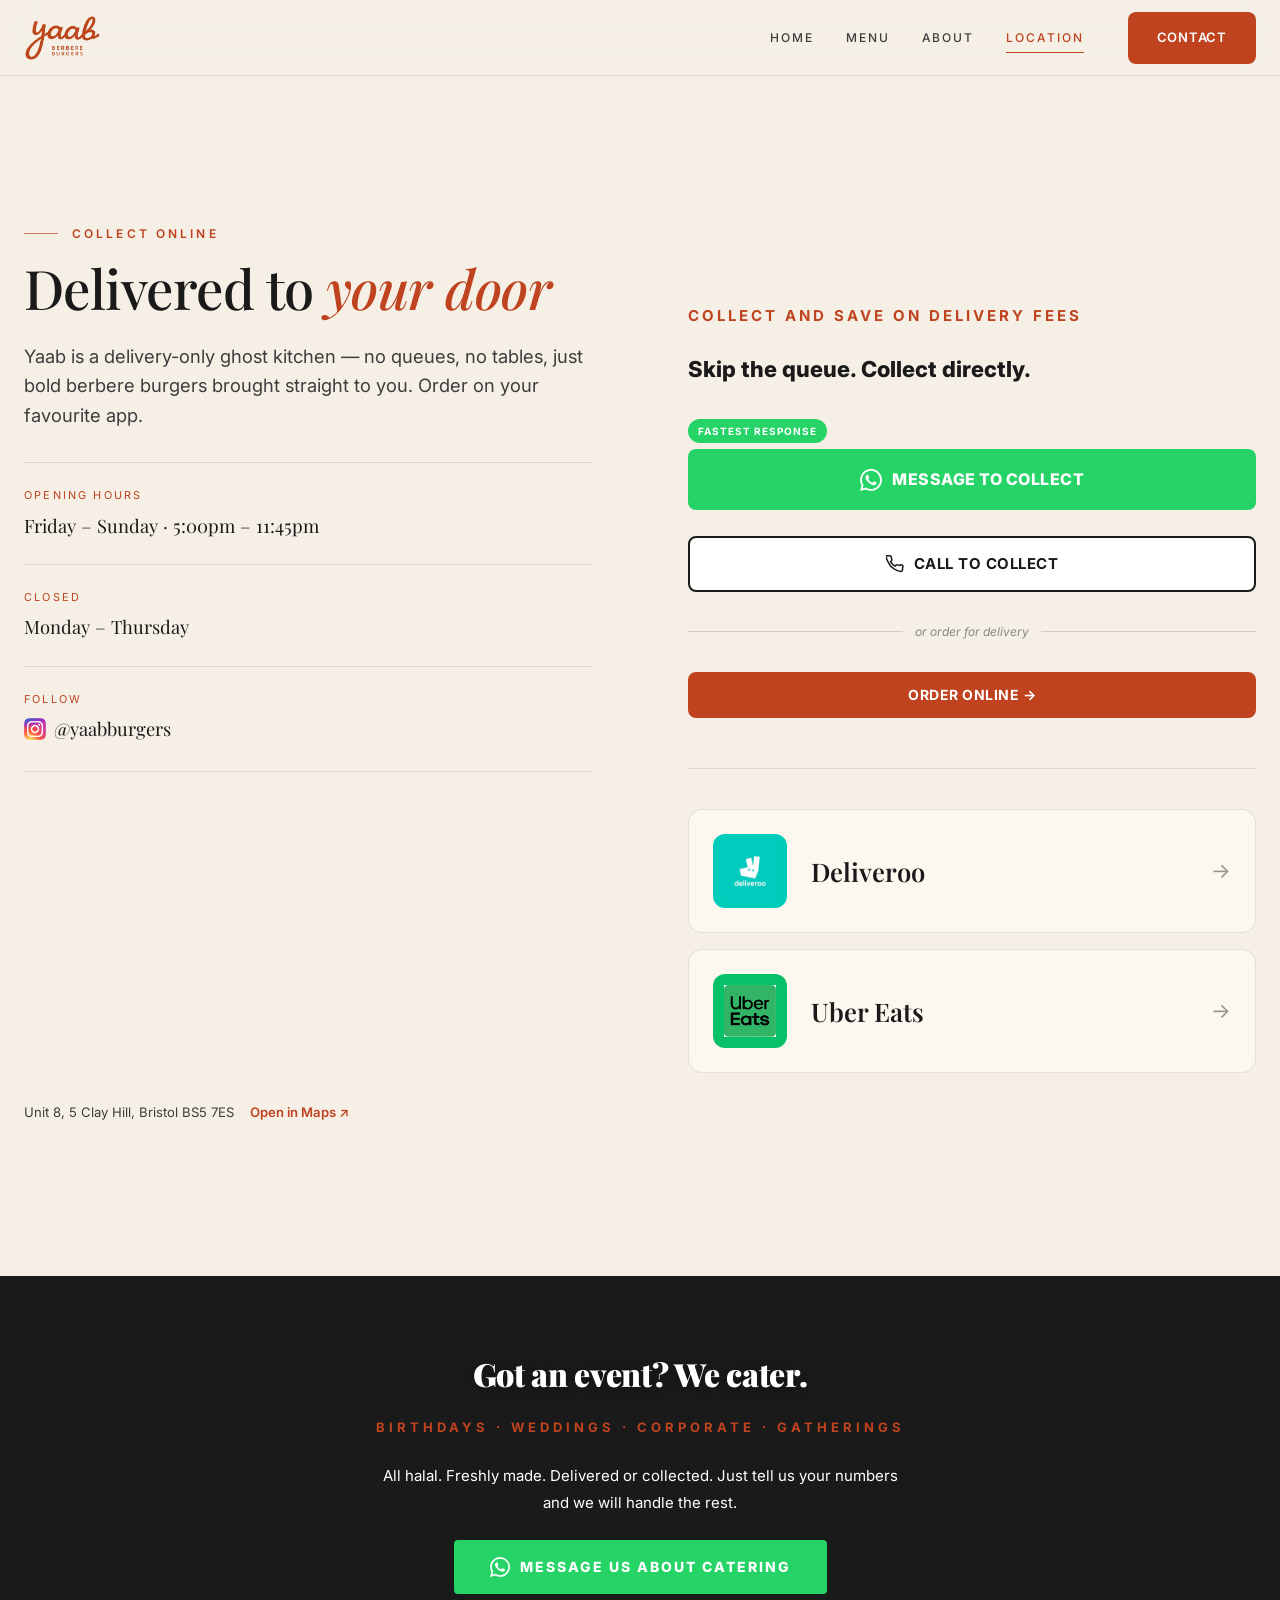
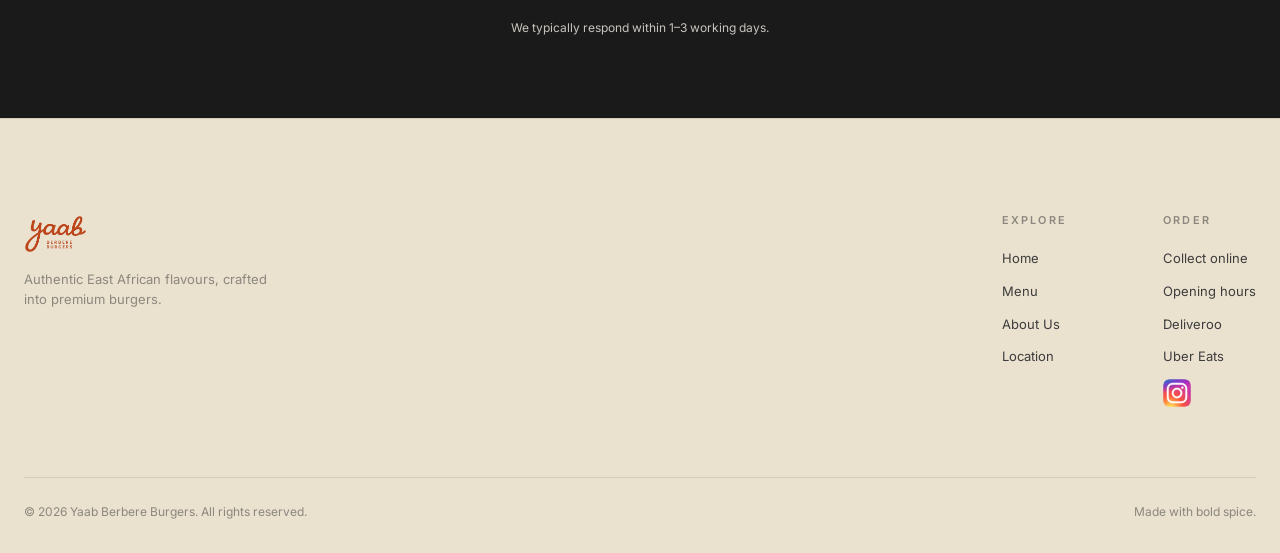
==== commit bbc46e93: "Add files via upload" ====
--- a/Location.html
+++ b/Location.html
@@ -18,6 +18,7 @@
       <img src="assets/logo-full.png" alt="Yaab" />
     </a>
     <nav class="nav-links right">
+      <a class="nav-link" href="Yaab Berbere Burgers.html">Home</a>
       <a class="nav-link" href="Menu.html">Menu</a>
       <a class="nav-link" href="About Us.html">About</a>
       <a class="nav-link active" href="Location.html">Location</a>
